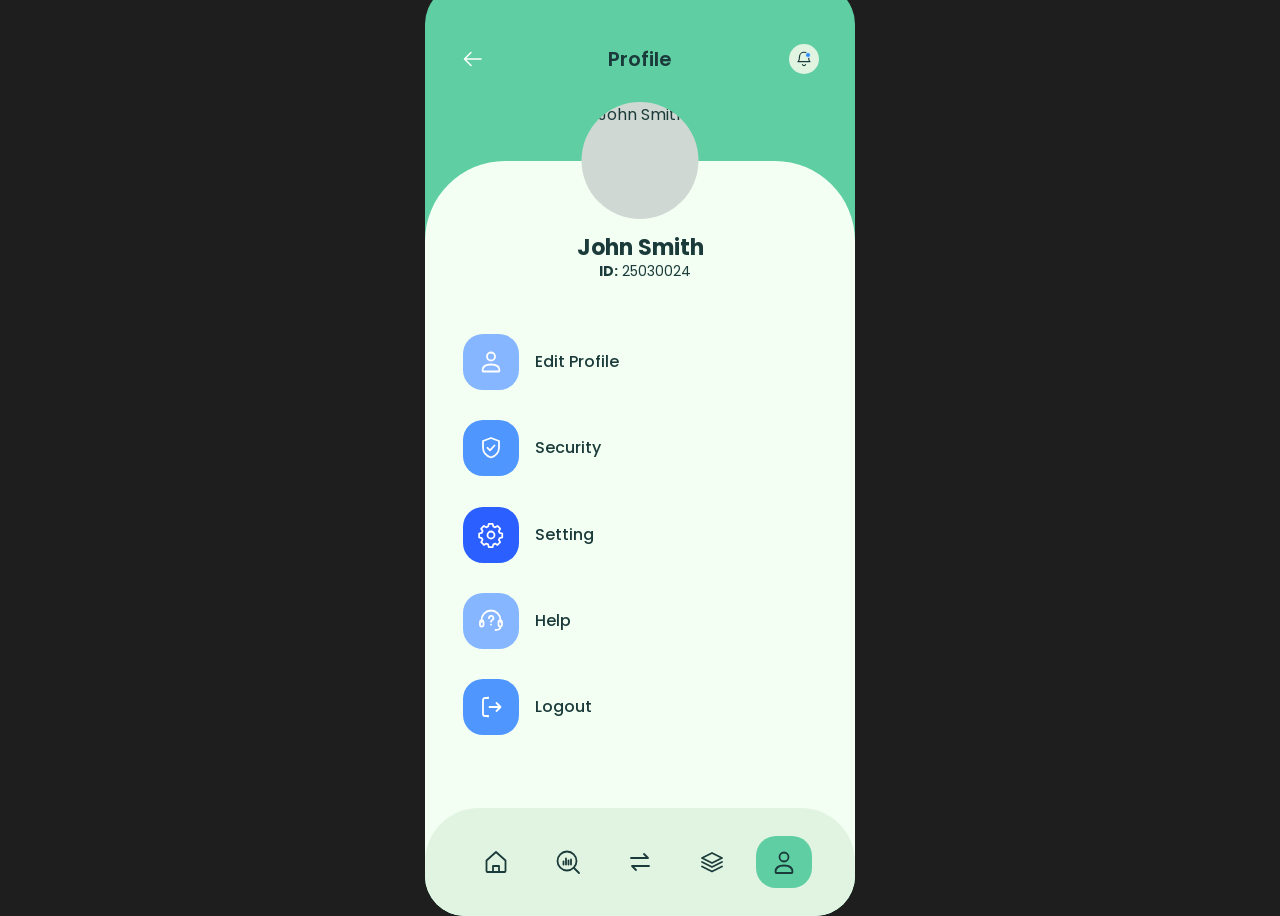
==== prof.html @ 55027039 "первый пуш база" ====
<!DOCTYPE html>
<html lang="ru">
<head>
<meta charset="UTF-8">
<meta name="viewport" content="width=device-width, initial-scale=1, viewport-fit=cover">
<title>Profile</title>
<link rel="preconnect" href="https://fonts.googleapis.com">
<link rel="preconnect" href="https://fonts.gstatic.com" crossorigin>
<link href="https://fonts.googleapis.com/css2?family=Poppins:wght@400;500;600;700&display=swap" rel="stylesheet">
<link rel="stylesheet" href="./css/prof.css">
</head>
<body>
<main class="screen" aria-label="Profile">

  <header class="header">
    <button class="back" id="backBtn" aria-label="Назад">
      <!-- 19 x 16 -->
      <svg width="19" height="16" viewBox="0 0 19 16" fill="none" stroke="#fff" stroke-width="1.5" stroke-linecap="round" stroke-linejoin="round"><path d="M18 8H1.5M8 1.5 1.5 8 8 14.5"/></svg>
    </button>
    <h1 class="title">Profile</h1>
    <button class="bell" id="bellBtn" aria-label="Уведомления">
      <!-- 30 x 30 -->
      <svg width="18" height="18" viewBox="0 0 24 24" fill="none" stroke="#1B3B3A" stroke-width="1.6" stroke-linecap="round" stroke-linejoin="round"><path d="M6 9a6 6 0 1 1 12 0c0 5 2 6.5 2 6.5H4S6 14 6 9Z"/><path d="M10 19.5a2.2 2.2 0 0 0 4 0"/></svg>
      <span class="bell-dot"></span>
    </button>
  </header>

  <section class="sheet">
    <img class="avatar" id="avatar" src="avatar.jpg" alt="John Smith" width="117" height="117">
    <h2 class="name">John Smith</h2>
    <p class="uid"><b>ID:</b> 25030024</p>

    <nav class="menu" aria-label="Profile menu">
      <a class="item" href="#" data-action="edit">
        <span class="ico c1"><svg width="30" height="30" viewBox="0 0 30 30" fill="none" stroke="#fff" stroke-width="1.8" stroke-linecap="round" stroke-linejoin="round"><circle cx="15" cy="9.5" r="4"/><path d="M6.5 23.5c0-3.6 3-6 8.5-6s8.5 2.4 8.5 6c0 .6-.4 1-1 1h-15c-.6 0-1-.4-1-1Z"/></svg></span>
        <span class="label">Edit Profile</span>
      </a>
      <a class="item" href="#" data-action="security">
        <span class="ico c2"><svg width="30" height="30" viewBox="0 0 30 30" fill="none" stroke="#fff" stroke-width="1.8" stroke-linecap="round" stroke-linejoin="round"><path d="M15 5 7 8v6.5c0 5 3.4 8.4 8 10 4.6-1.6 8-5 8-10V8l-8-3Z"/><path d="m11.5 14.8 2.5 2.5 4.5-4.8"/></svg></span>
        <span class="label">Security</span>
      </a>
      <a class="item" href="#" data-action="settings">
        <span class="ico c3"><svg width="30" height="30" viewBox="0 0 30 30" fill="none" stroke="#fff" stroke-width="1.8" stroke-linecap="round" stroke-linejoin="round"><circle cx="15" cy="15" r="3.5"/><path d="M13 4.5h4l.7 2.7 1.8.8 2.4-1.4 2.8 2.8-1.4 2.4.8 1.8 2.7.7v4l-2.7.7-.8 1.8 1.4 2.4-2.8 2.8-2.4-1.4-1.8.8-.7 2.7h-4l-.7-2.7-1.8-.8-2.4 1.4-2.8-2.8 1.4-2.4-.8-1.8-2.7-.7v-4l2.7-.7.8-1.8-1.4-2.4 2.8-2.8 2.4 1.4 1.8-.8.7-2.7Z" transform="translate(0 -.5) scale(.98)"/></svg></span>
        <span class="label">Setting</span>
      </a>
      <a class="item" href="#" data-action="help">
        <span class="ico c4"><svg width="30" height="30" viewBox="0 0 30 30" fill="none" stroke="#fff" stroke-width="1.8" stroke-linecap="round" stroke-linejoin="round"><path d="M5.5 16v-2a9.5 9.5 0 0 1 19 0v2"/><rect x="4" y="14.5" width="3.5" height="6" rx="1.5"/><rect x="22.5" y="14.5" width="3.5" height="6" rx="1.5"/><path d="M13 12.2a2.2 2.2 0 1 1 3 2c-.7.4-1 .9-1 1.6M15 18.6v.1"/><path d="M24.5 20.5c0 2.5-2 3.5-5 3.5"/></svg></span>
        <span class="label">Help</span>
      </a>
      <a class="item" href="#" data-action="logout">
        <span class="ico c5"><svg width="30" height="30" viewBox="0 0 30 30" fill="none" stroke="#fff" stroke-width="1.8" stroke-linecap="round" stroke-linejoin="round"><path d="M12 6H9a2 2 0 0 0-2 2v14a2 2 0 0 0 2 2h3"/><path d="M12 6v-.5M12 24v.5M13.5 15h11M20.5 11l4 4-4 4"/></svg></span>
        <span class="label">Logout</span>
      </a>
    </nav>
  </section>

  <footer class="tabbar" id="tabbar">
    <button class="tab" data-tab="home" aria-label="Home">
      <svg width="28" height="28" viewBox="0 0 28 28" fill="none" stroke="#1B3B3A" stroke-width="1.8" stroke-linecap="round" stroke-linejoin="round"><path d="M4.5 12.5 14 4l9.5 8.5V23a1 1 0 0 1-1 1h-17a1 1 0 0 1-1-1V12.5Z"/><path d="M11 24v-6h6v6"/></svg>
    </button>
    <button class="tab" data-tab="analytics" aria-label="Analytics">
      <svg width="28" height="28" viewBox="0 0 28 28" fill="none" stroke="#1B3B3A" stroke-width="1.8" stroke-linecap="round" stroke-linejoin="round"><circle cx="13" cy="13" r="9.5"/><path d="m20 20 5 5M9.5 16.5v-3M12 16.5v-6M14.5 16.5v-4M17 16.5v-5"/></svg>
    </button>
    <button class="tab" data-tab="transfer" aria-label="Transfer">
      <svg width="28" height="28" viewBox="0 0 28 28" fill="none" stroke="#1B3B3A" stroke-width="1.8" stroke-linecap="round" stroke-linejoin="round"><path d="M5 10h17l-4-4M23 18H6l4 4"/></svg>
    </button>
    <button class="tab" data-tab="cards" aria-label="Cards">
      <svg width="28" height="28" viewBox="0 0 28 28" fill="none" stroke="#1B3B3A" stroke-width="1.8" stroke-linecap="round" stroke-linejoin="round"><path d="m14 5 10 5-10 5-10-5 10-5Z"/><path d="m4 14 10 5 10-5M4 18.5l10 5 10-5"/></svg>
    </button>
    <button class="tab active" data-tab="profile" aria-label="Profile">
      <svg width="28" height="28" viewBox="0 0 28 28" fill="none" stroke="#1B3B3A" stroke-width="1.8" stroke-linecap="round" stroke-linejoin="round"><circle cx="14" cy="9" r="4.5"/><path d="M5.5 24c0-4.2 3.2-6.5 8.5-6.5s8.5 2.3 8.5 6.5c0 .6-.4 1-1 1h-15c-.6 0-1-.4-1-1Z"/></svg>
    </button>
  </footer>

</main>
<script src="./JS/prof.js"></script>
</body>
</html>
---- css/prof.css ----
/* Frame: 430 x 932 (Figma "9.5.0 - A - Profile") */
:root{
  --green:#5FCFA3;        /* header + active tab */
  --sheet:#F3FFF3;        /* white card */
  --tabbar:#E1F4E1;       /* bottom bar */
  --text:#1B3B3A;
  --c1:#85B6FF; --c2:#4F96FF; --c3:#2B5FFF; --c4:#85B6FF; --c5:#4F96FF;
}
*{box-sizing:border-box;margin:0;padding:0}
html,body{height:100%}
body{
  font-family:'Poppins',sans-serif;color:var(--text);
  background:#1e1e1e;display:flex;justify-content:center;align-items:center;
  -webkit-tap-highlight-color:transparent;
}
button{font:inherit;color:inherit;background:none;border:0;cursor:pointer}
a{color:inherit;text-decoration:none}

.screen{
  position:relative;width:430px;height:932px;overflow:hidden;
  background:var(--green);border-radius:40px;
}

/* ---------- Header ---------- */
.header{
  position:absolute;top:0;left:0;right:0;height:150px;
  padding:0 36px 0 38px;
  display:flex;align-items:center;justify-content:space-between;
}
.back{width:19px;height:16px;display:flex;align-items:center;justify-content:center}
.title{
  position:absolute;left:50%;transform:translateX(-50%);
  width:125px;height:22px;text-align:center;
  font-size:20px;line-height:22px;font-weight:600;
}
.bell{
  position:relative;width:30px;height:30px;border-radius:50%;
  background:var(--tabbar);display:flex;align-items:center;justify-content:center;
}
.bell-dot{
  position:absolute;top:8px;right:8px;width:6px;height:6px;border-radius:50%;
  background:#2B8CFF;border:1px solid var(--tabbar);
}

/* ---------- White sheet ---------- */
.sheet{
  position:absolute;left:0;right:0;top:177px;bottom:0;
  background:var(--sheet);border-radius:80px 80px 0 0;
  padding-top:0;
}
.avatar{
  position:absolute;left:50%;top:-59px;transform:translateX(-50%);
  width:117px;height:117px;border-radius:50%;object-fit:cover;
  background:#cfd8d3;
}
.name{
  position:absolute;top:73px;left:0;right:0;text-align:center;
  font-size:22px;line-height:28px;font-weight:700;
}
.uid{
  position:absolute;top:100px;left:50%;transform:translateX(-50%);
  width:82px;height:20px;text-align:center;white-space:nowrap;
  font-size:14px;line-height:20px;font-weight:400;
}
.uid b{font-weight:700}

/* ---------- Menu: 200 x 401 ---------- */
.menu{
  position:absolute;top:173px;left:38px;
  width:200px;height:401px;
  display:flex;flex-direction:column;justify-content:space-between;
}
.item{display:flex;align-items:center;gap:16px;height:56px}
.ico{
  width:56px;height:56px;border-radius:20px;flex:none;
  display:flex;align-items:center;justify-content:center;
}
.c1{background:var(--c1)}.c2{background:var(--c2)}.c3{background:var(--c3)}
.c4{background:var(--c4)}.c5{background:var(--c5)}
.label{font-size:16px;line-height:24px;font-weight:500;white-space:nowrap}
.item:active .ico{transform:scale(.94)}

/* ---------- Bottom bar: 430 x 108 ---------- */
.tabbar{
  position:absolute;left:0;right:0;bottom:0;height:108px;
  background:var(--tabbar);border-radius:54px 54px 40px 40px;
  display:flex;align-items:center;justify-content:center;gap:16px;
}
.tab{
  width:56px;height:52px;border-radius:20px;
  display:flex;align-items:center;justify-content:center;
  transition:background .2s;
}
.tab.active{background:var(--green)}

/* ---------- Mobile: fill the real screen ---------- */
@media (max-width:430px){
  body{display:block;background:var(--green)}
  .screen{width:100%;height:100dvh;border-radius:0}
  .tabbar{border-radius:54px 54px 0 0;padding-bottom:env(safe-area-inset-bottom)}
}
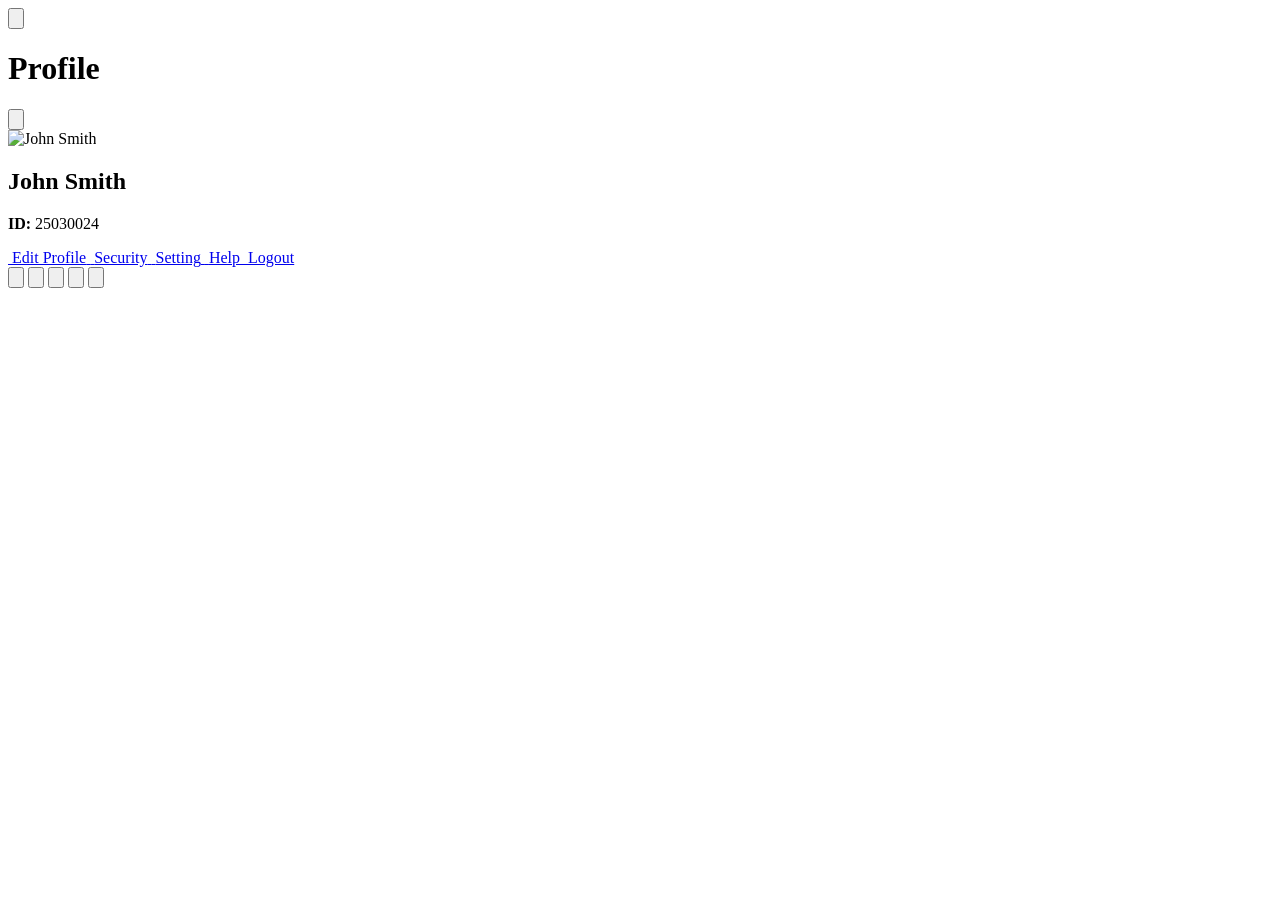
==== commit bd638e36: "подправил" ====
--- a/prof.html
+++ b/prof.html
@@ -7,21 +7,21 @@
 <link rel="preconnect" href="https://fonts.googleapis.com">
 <link rel="preconnect" href="https://fonts.gstatic.com" crossorigin>
 <link href="https://fonts.googleapis.com/css2?family=Poppins:wght@400;500;600;700&display=swap" rel="stylesheet">
-<link rel="stylesheet" href="./css/prof.css">
+<link rel="stylesheet" href="style.css">
 </head>
 <body>
 <main class="screen" aria-label="Profile">
 
   <header class="header">
     <button class="back" id="backBtn" aria-label="Назад">
-      <!-- 19 x 16 -->
-      <svg width="19" height="16" viewBox="0 0 19 16" fill="none" stroke="#fff" stroke-width="1.5" stroke-linecap="round" stroke-linejoin="round"><path d="M18 8H1.5M8 1.5 1.5 8 8 14.5"/></svg>
+      
+      <img src="icons/back.svg" alt="">
     </button>
     <h1 class="title">Profile</h1>
     <button class="bell" id="bellBtn" aria-label="Уведомления">
-      <!-- 30 x 30 -->
-      <svg width="18" height="18" viewBox="0 0 24 24" fill="none" stroke="#1B3B3A" stroke-width="1.6" stroke-linecap="round" stroke-linejoin="round"><path d="M6 9a6 6 0 1 1 12 0c0 5 2 6.5 2 6.5H4S6 14 6 9Z"/><path d="M10 19.5a2.2 2.2 0 0 0 4 0"/></svg>
-      <span class="bell-dot"></span>
+      
+      <img src="icons/bell.svg" alt="">
+      
     </button>
   </header>
 
@@ -32,23 +32,23 @@
 
     <nav class="menu" aria-label="Profile menu">
       <a class="item" href="#" data-action="edit">
-        <span class="ico c1"><svg width="30" height="30" viewBox="0 0 30 30" fill="none" stroke="#fff" stroke-width="1.8" stroke-linecap="round" stroke-linejoin="round"><circle cx="15" cy="9.5" r="4"/><path d="M6.5 23.5c0-3.6 3-6 8.5-6s8.5 2.4 8.5 6c0 .6-.4 1-1 1h-15c-.6 0-1-.4-1-1Z"/></svg></span>
+        <span class="ico c1"><img src="icons/user.svg" alt=""></span>
         <span class="label">Edit Profile</span>
       </a>
       <a class="item" href="#" data-action="security">
-        <span class="ico c2"><svg width="30" height="30" viewBox="0 0 30 30" fill="none" stroke="#fff" stroke-width="1.8" stroke-linecap="round" stroke-linejoin="round"><path d="M15 5 7 8v6.5c0 5 3.4 8.4 8 10 4.6-1.6 8-5 8-10V8l-8-3Z"/><path d="m11.5 14.8 2.5 2.5 4.5-4.8"/></svg></span>
+        <span class="ico c2"><img src="icons/shield.svg" alt=""></span>
         <span class="label">Security</span>
       </a>
       <a class="item" href="#" data-action="settings">
-        <span class="ico c3"><svg width="30" height="30" viewBox="0 0 30 30" fill="none" stroke="#fff" stroke-width="1.8" stroke-linecap="round" stroke-linejoin="round"><circle cx="15" cy="15" r="3.5"/><path d="M13 4.5h4l.7 2.7 1.8.8 2.4-1.4 2.8 2.8-1.4 2.4.8 1.8 2.7.7v4l-2.7.7-.8 1.8 1.4 2.4-2.8 2.8-2.4-1.4-1.8.8-.7 2.7h-4l-.7-2.7-1.8-.8-2.4 1.4-2.8-2.8 1.4-2.4-.8-1.8-2.7-.7v-4l2.7-.7.8-1.8-1.4-2.4 2.8-2.8 2.4 1.4 1.8-.8.7-2.7Z" transform="translate(0 -.5) scale(.98)"/></svg></span>
+        <span class="ico c3"><img src="icons/settings.svg" alt=""></span>
         <span class="label">Setting</span>
       </a>
       <a class="item" href="#" data-action="help">
-        <span class="ico c4"><svg width="30" height="30" viewBox="0 0 30 30" fill="none" stroke="#fff" stroke-width="1.8" stroke-linecap="round" stroke-linejoin="round"><path d="M5.5 16v-2a9.5 9.5 0 0 1 19 0v2"/><rect x="4" y="14.5" width="3.5" height="6" rx="1.5"/><rect x="22.5" y="14.5" width="3.5" height="6" rx="1.5"/><path d="M13 12.2a2.2 2.2 0 1 1 3 2c-.7.4-1 .9-1 1.6M15 18.6v.1"/><path d="M24.5 20.5c0 2.5-2 3.5-5 3.5"/></svg></span>
+        <span class="ico c4"><img src="icons/help.svg" alt=""></span>
         <span class="label">Help</span>
       </a>
       <a class="item" href="#" data-action="logout">
-        <span class="ico c5"><svg width="30" height="30" viewBox="0 0 30 30" fill="none" stroke="#fff" stroke-width="1.8" stroke-linecap="round" stroke-linejoin="round"><path d="M12 6H9a2 2 0 0 0-2 2v14a2 2 0 0 0 2 2h3"/><path d="M12 6v-.5M12 24v.5M13.5 15h11M20.5 11l4 4-4 4"/></svg></span>
+        <span class="ico c5"><img src="icons/logout.svg" alt=""></span>
         <span class="label">Logout</span>
       </a>
     </nav>
@@ -56,23 +56,23 @@
 
   <footer class="tabbar" id="tabbar">
     <button class="tab" data-tab="home" aria-label="Home">
-      <svg width="28" height="28" viewBox="0 0 28 28" fill="none" stroke="#1B3B3A" stroke-width="1.8" stroke-linecap="round" stroke-linejoin="round"><path d="M4.5 12.5 14 4l9.5 8.5V23a1 1 0 0 1-1 1h-17a1 1 0 0 1-1-1V12.5Z"/><path d="M11 24v-6h6v6"/></svg>
+      <img src="icons/home.svg" alt="">
     </button>
     <button class="tab" data-tab="analytics" aria-label="Analytics">
-      <svg width="28" height="28" viewBox="0 0 28 28" fill="none" stroke="#1B3B3A" stroke-width="1.8" stroke-linecap="round" stroke-linejoin="round"><circle cx="13" cy="13" r="9.5"/><path d="m20 20 5 5M9.5 16.5v-3M12 16.5v-6M14.5 16.5v-4M17 16.5v-5"/></svg>
+      <img src="icons/analytics.svg" alt="">
     </button>
     <button class="tab" data-tab="transfer" aria-label="Transfer">
-      <svg width="28" height="28" viewBox="0 0 28 28" fill="none" stroke="#1B3B3A" stroke-width="1.8" stroke-linecap="round" stroke-linejoin="round"><path d="M5 10h17l-4-4M23 18H6l4 4"/></svg>
+      <img src="icons/transfer.svg" alt="">
     </button>
     <button class="tab" data-tab="cards" aria-label="Cards">
-      <svg width="28" height="28" viewBox="0 0 28 28" fill="none" stroke="#1B3B3A" stroke-width="1.8" stroke-linecap="round" stroke-linejoin="round"><path d="m14 5 10 5-10 5-10-5 10-5Z"/><path d="m4 14 10 5 10-5M4 18.5l10 5 10-5"/></svg>
+      <img src="icons/cards.svg" alt="">
     </button>
     <button class="tab active" data-tab="profile" aria-label="Profile">
-      <svg width="28" height="28" viewBox="0 0 28 28" fill="none" stroke="#1B3B3A" stroke-width="1.8" stroke-linecap="round" stroke-linejoin="round"><circle cx="14" cy="9" r="4.5"/><path d="M5.5 24c0-4.2 3.2-6.5 8.5-6.5s8.5 2.3 8.5 6.5c0 .6-.4 1-1 1h-15c-.6 0-1-.4-1-1Z"/></svg>
+      <img src="icons/profile.svg" alt="">
     </button>
   </footer>
 
 </main>
-<script src="./JS/prof.js"></script>
+<script src="script.js"></script>
 </body>
 </html>
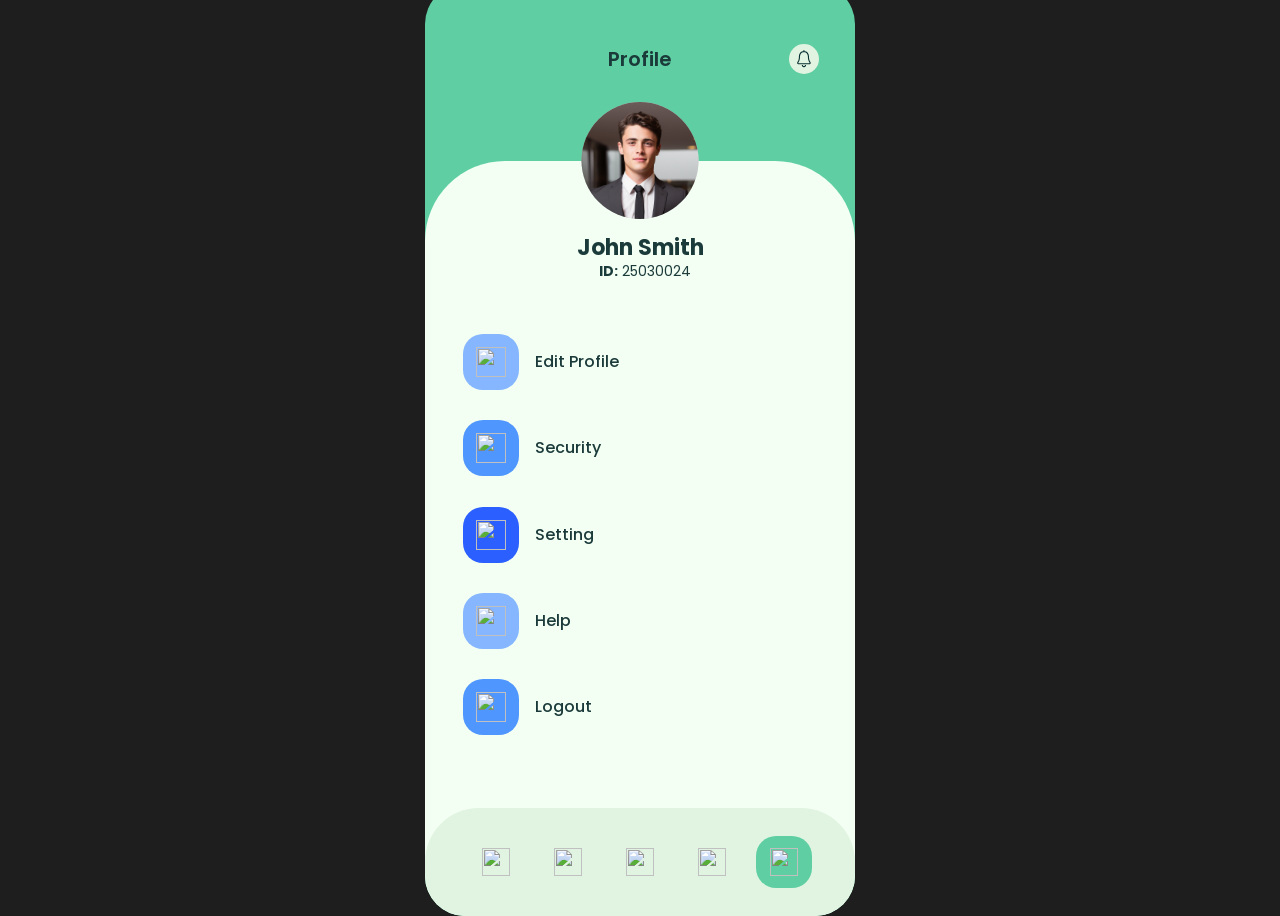
==== commit 6211c7ae: "добавил фото и иконки" ====
--- a/prof.html
+++ b/prof.html
@@ -7,7 +7,7 @@
 <link rel="preconnect" href="https://fonts.googleapis.com">
 <link rel="preconnect" href="https://fonts.gstatic.com" crossorigin>
 <link href="https://fonts.googleapis.com/css2?family=Poppins:wght@400;500;600;700&display=swap" rel="stylesheet">
-<link rel="stylesheet" href="style.css">
+<link rel="stylesheet" href="./css/prof.css">
 </head>
 <body>
 <main class="screen" aria-label="Profile">
@@ -20,13 +20,15 @@
     <h1 class="title">Profile</h1>
     <button class="bell" id="bellBtn" aria-label="Уведомления">
       
-      <img src="icons/bell.svg" alt="">
+      <img src="./public/images/profile/icons/bell.svg" alt="">
       
     </button>
   </header>
 
   <section class="sheet">
-    <img class="avatar" id="avatar" src="avatar.jpg" alt="John Smith" width="117" height="117">
+    <div class="avatar">
+  <img id="avatar" src="public/images/profile/avatar.jpg" alt="John Smith">
+</div>
     <h2 class="name">John Smith</h2>
     <p class="uid"><b>ID:</b> 25030024</p>
 
@@ -73,6 +75,6 @@
   </footer>
 
 </main>
-<script src="script.js"></script>
+<script src="./JS/prof.js"></script>
 </body>
 </html>
--- a/css/prof.css
+++ b/css/prof.css
@@ -0,0 +1,114 @@
+/* Frame: 430 x 932 (Figma "9.5.0 - A - Profile") */
+:root{
+  --green:#5FCFA3;        /* header + active tab */
+  --sheet:#F3FFF3;        /* white card */
+  --tabbar:#E1F4E1;       /* bottom bar */
+  --text:#1B3B3A;
+  --c1:#85B6FF; --c2:#4F96FF; --c3:#2B5FFF; --c4:#85B6FF; --c5:#4F96FF;
+}
+*{box-sizing:border-box;margin:0;padding:0}
+html,body{height:100%}
+body{
+  font-family:'Poppins',sans-serif;color:var(--text);
+  background:#1e1e1e;display:flex;justify-content:center;align-items:center;
+  -webkit-tap-highlight-color:transparent;
+}
+button{font:inherit;color:inherit;background:none;border:0;cursor:pointer}
+a{color:inherit;text-decoration:none}
+
+.screen{
+  position:relative;width:430px;height:932px;overflow:hidden;
+  background:var(--green);border-radius:40px;
+}
+
+/* ---------- Header ---------- */
+.header{
+  position:absolute;top:0;left:0;right:0;height:150px;
+  padding:0 36px 0 38px;
+  display:flex;align-items:center;justify-content:space-between;
+}
+.back{width:19px;height:16px;display:flex;align-items:center;justify-content:center}
+.title{
+  position:absolute;left:50%;transform:translateX(-50%);
+  width:125px;height:22px;text-align:center;
+  font-size:20px;line-height:22px;font-weight:600;
+}
+.bell{
+  position:relative;width:30px;height:30px;border-radius:50%;
+  background:var(--tabbar);display:flex;align-items:center;justify-content:center;
+}
+
+/* ---------- White sheet ---------- */
+.sheet{
+  position:absolute;left:0;right:0;top:177px;bottom:0;
+  background:var(--sheet);border-radius:80px 80px 0 0;
+  padding-top:0;
+}
+.avatar{
+  position:absolute;left:50%;top:-59px;transform:translateX(-50%);
+  width:117px;height:117px;border-radius:50%;object-fit:cover;
+  background:#cfd8d3;
+}
+.name{
+  position:absolute;top:73px;left:0;right:0;text-align:center;
+  font-size:22px;line-height:28px;font-weight:700;
+}
+.uid{
+  position:absolute;top:100px;left:50%;transform:translateX(-50%);
+  width:82px;height:20px;text-align:center;white-space:nowrap;
+  font-size:14px;line-height:20px;font-weight:400;
+}
+.uid b{font-weight:700}
+
+/* ---------- Menu: 200 x 401 ---------- */
+.menu{
+  position:absolute;top:173px;left:38px;
+  width:200px;height:401px;
+  display:flex;flex-direction:column;justify-content:space-between;
+}
+.item{display:flex;align-items:center;gap:16px;height:56px}
+.ico{
+  width:56px;height:56px;border-radius:20px;flex:none;
+  display:flex;align-items:center;justify-content:center;
+}
+.c1{background:var(--c1)}.c2{background:var(--c2)}.c3{background:var(--c3)}
+.c4{background:var(--c4)}.c5{background:var(--c5)}
+.label{font-size:16px;line-height:24px;font-weight:500;white-space:nowrap}
+.item:active .ico{transform:scale(.94)}
+
+/* ---------- Bottom bar: 430 x 108 ---------- */
+.tabbar{
+  position:absolute;left:0;right:0;bottom:0;height:108px;
+  background:var(--tabbar);border-radius:54px 54px 40px 40px;
+  display:flex;align-items:center;justify-content:center;gap:16px;
+}
+.tab{
+  width:56px;height:52px;border-radius:20px;
+  display:flex;align-items:center;justify-content:center;
+  transition:background .2s;
+}
+.tab.active{background:var(--green)}
+
+/* ---------- Mobile: fill the real screen ---------- */
+@media (max-width:430px){
+  body{display:block;background:var(--green)}
+  .screen{width:100%;height:100dvh;border-radius:0}
+  .tabbar{border-radius:54px 54px 0 0;padding-bottom:env(safe-area-inset-bottom)}
+}
+
+/* ---------- Icons (files in /icons) ---------- */
+.back img{width:19px;height:16px;display:block}
+.bell img{width:18px;height:18px;display:block}
+.ico img{width:30px;height:30px;display:block}
+.tab img{width:28px;height:28px;display:block}
+.avatar{
+  overflow:hidden;
+}
+.avatar img{
+  position:absolute;
+  width:168%;
+  left:-34%;
+  top:0;
+  max-width:none;
+  display:block;
+}
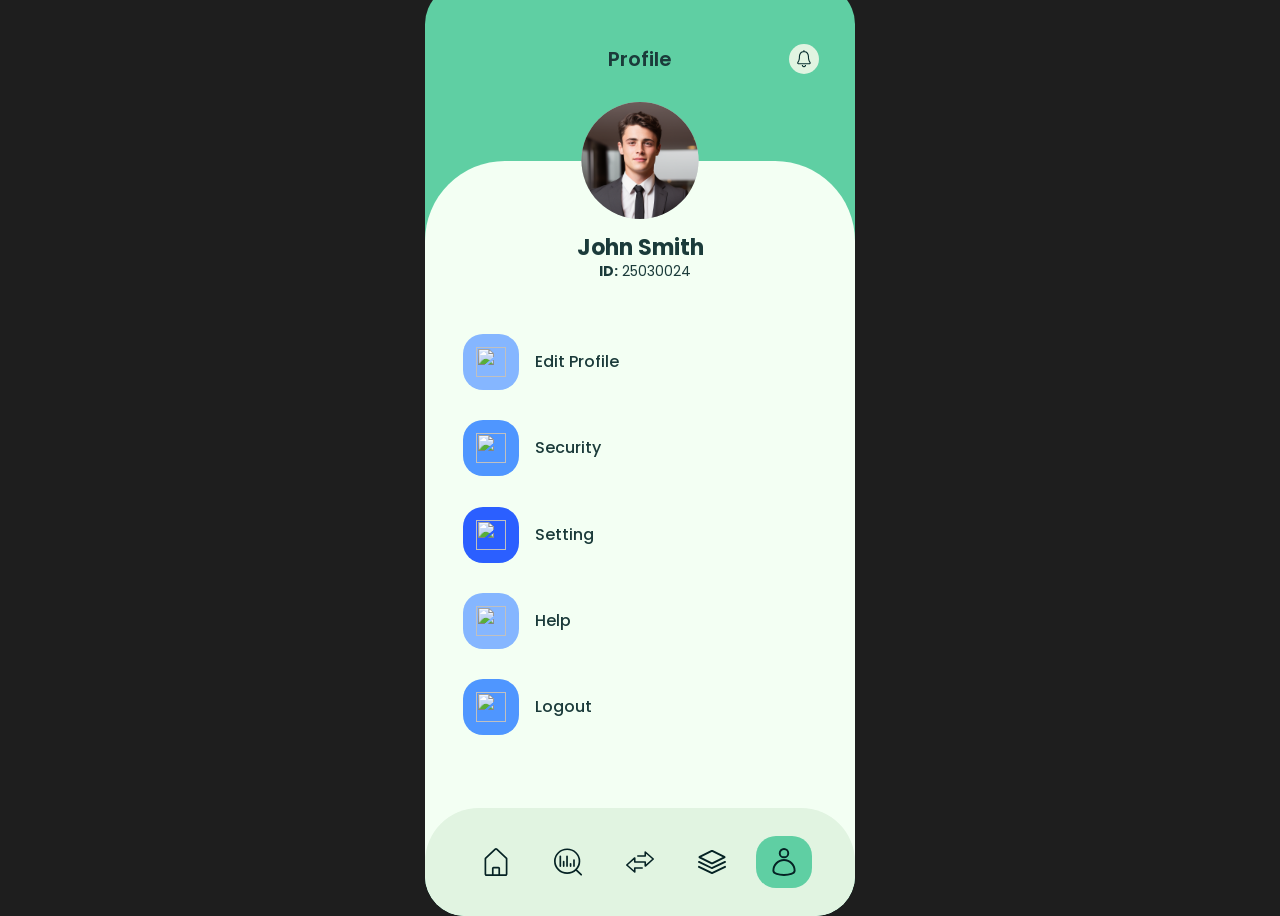
==== commit e5531690: "залил результат" ====
--- a/prof.html
+++ b/prof.html
@@ -15,7 +15,7 @@
   <header class="header">
     <button class="back" id="backBtn" aria-label="Назад">
       
-      <img src="icons/back.svg" alt="">
+      <img src="./public/images/profile/icons/back.svg" alt="">
     </button>
     <h1 class="title">Profile</h1>
     <button class="bell" id="bellBtn" aria-label="Уведомления">
@@ -34,23 +34,23 @@
 
     <nav class="menu" aria-label="Profile menu">
       <a class="item" href="#" data-action="edit">
-        <span class="ico c1"><img src="icons/user.svg" alt=""></span>
+        <span class="ico c1"><img src="./public/images/profile/icons/user.svg" alt=""></span>
         <span class="label">Edit Profile</span>
       </a>
       <a class="item" href="#" data-action="security">
-        <span class="ico c2"><img src="icons/shield.svg" alt=""></span>
+        <span class="ico c2"><img src="./public/images/profile/icons/shield.svg" alt=""></span>
         <span class="label">Security</span>
       </a>
       <a class="item" href="#" data-action="settings">
-        <span class="ico c3"><img src="icons/settings.svg" alt=""></span>
+        <span class="ico c3"><img src="./public/images/profile/icons/settings.svg" alt=""></span>
         <span class="label">Setting</span>
       </a>
       <a class="item" href="#" data-action="help">
-        <span class="ico c4"><img src="icons/help.svg" alt=""></span>
+        <span class="ico c4"><img src="./public/images/profile/icons/help.svg" alt=""></span>
         <span class="label">Help</span>
       </a>
       <a class="item" href="#" data-action="logout">
-        <span class="ico c5"><img src="icons/logout.svg" alt=""></span>
+        <span class="ico c5"><img src="./public/images/profile/icons/logout.svg" alt=""></span>
         <span class="label">Logout</span>
       </a>
     </nav>
@@ -58,19 +58,19 @@
 
   <footer class="tabbar" id="tabbar">
     <button class="tab" data-tab="home" aria-label="Home">
-      <img src="icons/home.svg" alt="">
+      <img src="./public/icons/Vector-7.svg" alt="">
     </button>
     <button class="tab" data-tab="analytics" aria-label="Analytics">
-      <img src="icons/analytics.svg" alt="">
+      <img src="./public/icons/Vector-8.svg" alt="">
     </button>
     <button class="tab" data-tab="transfer" aria-label="Transfer">
-      <img src="icons/transfer.svg" alt="">
+      <img src="./public/icons/Vector-9.svg" alt="">
     </button>
     <button class="tab" data-tab="cards" aria-label="Cards">
-      <img src="icons/cards.svg" alt="">
+      <img src="./public/icons/Vector-10.svg" alt="">
     </button>
     <button class="tab active" data-tab="profile" aria-label="Profile">
-      <img src="icons/profile.svg" alt="">
+      <img src="./public/icons/Vector-11.svg" alt="">
     </button>
   </footer>
 
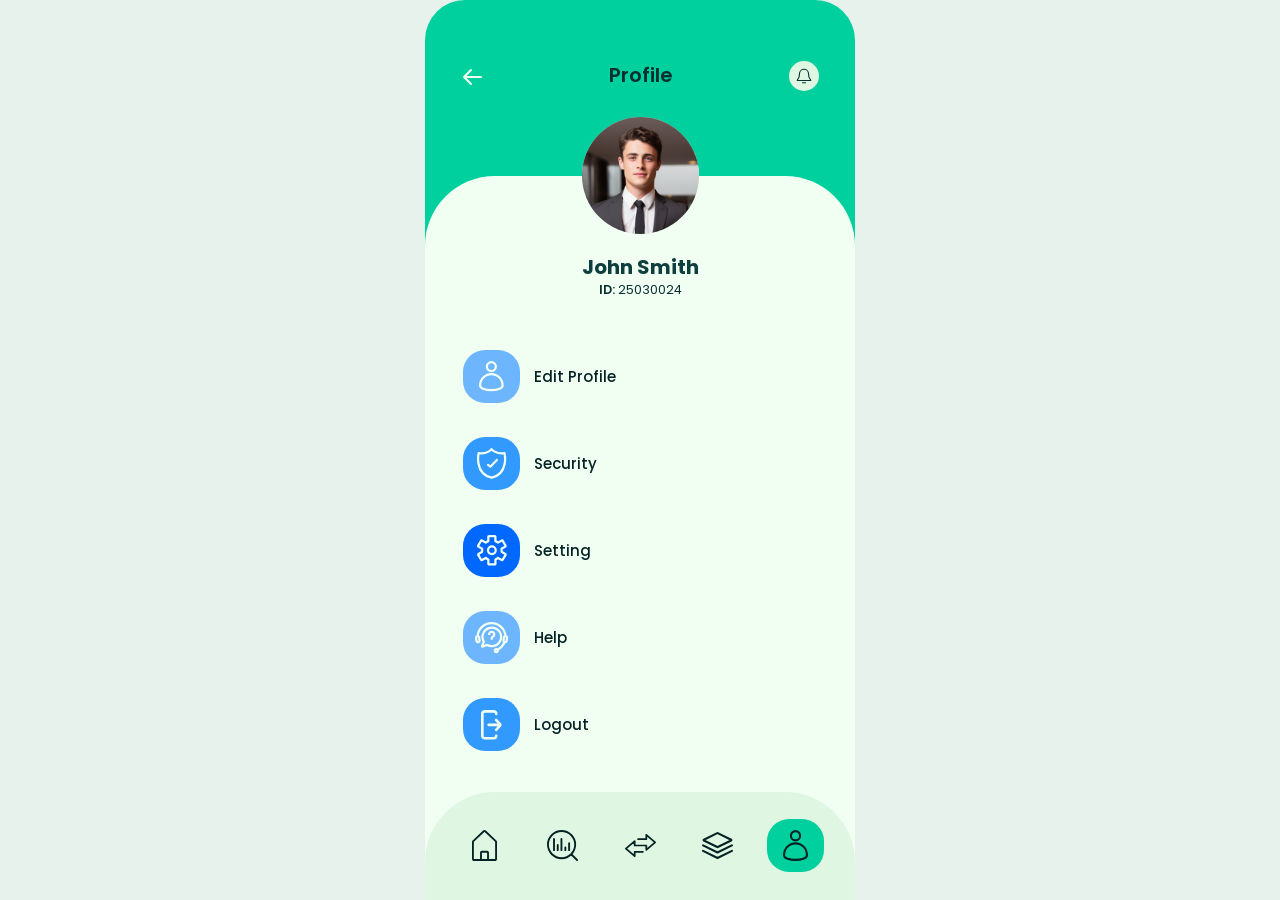
==== commit 2988af51: "Rebuild Profile page to match the mockup - Add the five menu icons the page referenced - Bottom navi" ====
--- a/prof.html
+++ b/prof.html
@@ -1,80 +1,146 @@
-<!DOCTYPE html>
-<html lang="ru">
+<!doctype html>
+<html lang="en">
 <head>
-<meta charset="UTF-8">
-<meta name="viewport" content="width=device-width, initial-scale=1, viewport-fit=cover">
-<title>Profile</title>
-<link rel="preconnect" href="https://fonts.googleapis.com">
-<link rel="preconnect" href="https://fonts.gstatic.com" crossorigin>
-<link href="https://fonts.googleapis.com/css2?family=Poppins:wght@400;500;600;700&display=swap" rel="stylesheet">
-<link rel="stylesheet" href="./css/prof.css">
+  <meta charset="utf-8">
+  <meta name="viewport" content="width=device-width, initial-scale=1">
+  <meta name="theme-color" content="#00D09E">
+  <title>Profile — Finance Dashboard</title>
+  <link rel="preconnect" href="https://fonts.googleapis.com">
+  <link rel="preconnect" href="https://fonts.gstatic.com" crossorigin>
+  <link href="https://fonts.googleapis.com/css2?family=Poppins:wght@400;500;600;700&display=swap" rel="stylesheet">
+  <link rel="stylesheet" href="css/shared.css">
+  <link rel="stylesheet" href="css/prof.css">
+  <script src="JS/shared.js" defer></script>
+  <script src="JS/prof.js" defer></script>
 </head>
 <body>
-<main class="screen" aria-label="Profile">
+  <div class="page">
+    <header class="page-header prof-header">
+      <div class="topbar">
+        <a class="back-link" href="index.html" aria-label="Back">
+          <svg viewBox="0 0 19 16" width="19" height="16" aria-hidden="true"><path d="M18 8H1m0 0 7-7M1 8l7 7" fill="none" stroke="currentColor" stroke-width="2" stroke-linecap="round" stroke-linejoin="round"/></svg>
+        </a>
+        <h1>Profile</h1>
+        <div class="popover-anchor">
+          <button class="notification" type="button" aria-label="Notifications" aria-expanded="false" aria-controls="notification-panel" data-popover-trigger="notification-panel">
+            <svg viewBox="0 0 24 24" aria-hidden="true"><path d="M18 9a6 6 0 0 0-12 0c0 7-3 7-3 9h18c0-2-3-2-3-9M10 21h4" fill="none" stroke="currentColor" stroke-width="1.5" stroke-linecap="round" stroke-linejoin="round"/></svg>
+          </button>
+          <section class="popover notification-panel" id="notification-panel" role="dialog" aria-labelledby="notification-title" hidden>
+            <div class="popover-head">
+              <h2 id="notification-title">Notifications</h2>
+              <button class="popover-close" type="button" data-popover-close aria-label="Close notifications">&times;</button>
+            </div>
+            <p class="empty-state" id="notification-text"><strong>You’re all caught up.</strong> There are no new notifications for this demo account.</p>
+          </section>
+        </div>
+      </div>
+    </header>
 
-  <header class="header">
-    <button class="back" id="backBtn" aria-label="Назад">
-      
-      <img src="./public/images/profile/icons/back.svg" alt="">
-    </button>
-    <h1 class="title">Profile</h1>
-    <button class="bell" id="bellBtn" aria-label="Уведомления">
-      
-      <img src="./public/images/profile/icons/bell.svg" alt="">
-      
-    </button>
-  </header>
+    <main class="panel prof-panel">
+      <div class="avatar">
+        <img src="public/images/profile/avatar.jpg" alt="Profile photo" width="117" height="117">
+      </div>
+      <h2 class="profile-name" id="profile-name">John Smith</h2>
+      <p class="profile-id"><b>ID:</b> 25030024</p>
 
-  <section class="sheet">
-    <div class="avatar">
-  <img id="avatar" src="public/images/profile/avatar.jpg" alt="John Smith">
-</div>
-    <h2 class="name">John Smith</h2>
-    <p class="uid"><b>ID:</b> 25030024</p>
+      <ul class="profile-menu" aria-label="Profile options">
+        <li><button class="menu-item" type="button" data-dialog="edit-dialog"><span class="menu-icon menu-icon--light"><img src="public/images/profile/icons/user.svg" alt="" width="25" height="31"></span><span class="menu-label">Edit Profile</span></button></li>
+        <li><button class="menu-item" type="button" data-dialog="security-dialog"><span class="menu-icon menu-icon--medium"><img src="public/images/profile/icons/shield.svg" alt="" width="30" height="31"></span><span class="menu-label">Security</span></button></li>
+        <li><button class="menu-item" type="button" data-dialog="settings-dialog"><span class="menu-icon menu-icon--deep"><img src="public/images/profile/icons/settings.svg" alt="" width="30" height="31"></span><span class="menu-label">Setting</span></button></li>
+        <li><button class="menu-item" type="button" data-dialog="help-dialog"><span class="menu-icon menu-icon--light"><img src="public/images/profile/icons/help.svg" alt="" width="34" height="32"></span><span class="menu-label">Help</span></button></li>
+        <li><button class="menu-item" type="button" data-dialog="logout-dialog"><span class="menu-icon menu-icon--medium"><img src="public/images/profile/icons/logout.svg" alt="" width="21" height="30"></span><span class="menu-label">Logout</span></button></li>
+      </ul>
+    </main>
 
-    <nav class="menu" aria-label="Profile menu">
-      <a class="item" href="#" data-action="edit">
-        <span class="ico c1"><img src="./public/images/profile/icons/user.svg" alt=""></span>
-        <span class="label">Edit Profile</span>
-      </a>
-      <a class="item" href="#" data-action="security">
-        <span class="ico c2"><img src="./public/images/profile/icons/shield.svg" alt=""></span>
-        <span class="label">Security</span>
-      </a>
-      <a class="item" href="#" data-action="settings">
-        <span class="ico c3"><img src="./public/images/profile/icons/settings.svg" alt=""></span>
-        <span class="label">Setting</span>
-      </a>
-      <a class="item" href="#" data-action="help">
-        <span class="ico c4"><img src="./public/images/profile/icons/help.svg" alt=""></span>
-        <span class="label">Help</span>
-      </a>
-      <a class="item" href="#" data-action="logout">
-        <span class="ico c5"><img src="./public/images/profile/icons/logout.svg" alt=""></span>
-        <span class="label">Logout</span>
-      </a>
+    <nav class="bottom-nav" aria-label="Main navigation">
+      <a href="index.html" class="nav-item" aria-label="Home"><img src="public/icons/Vector-7.svg" alt="" width="31" height="31"></a>
+      <a href="daily.html" class="nav-item" aria-label="Analysis"><img src="public/icons/Vector-8.svg" alt="" width="31" height="31"></a>
+      <a href="tranact.html" class="nav-item" aria-label="Transactions"><img src="public/icons/Vector-9.svg" alt="" width="31" height="31"></a>
+      <a href="categ.html" class="nav-item" aria-label="Categories"><img src="public/icons/Vector-10.svg" alt="" width="31" height="31"></a>
+      <a href="prof.html" class="nav-item nav-item--active" aria-label="Profile" aria-current="page"><img src="public/icons/Vector-11.svg" alt="" width="31" height="31"></a>
     </nav>
-  </section>
 
-  <footer class="tabbar" id="tabbar">
-    <button class="tab" data-tab="home" aria-label="Home">
-      <img src="./public/icons/Vector-7.svg" alt="">
-    </button>
-    <button class="tab" data-tab="analytics" aria-label="Analytics">
-      <img src="./public/icons/Vector-8.svg" alt="">
-    </button>
-    <button class="tab" data-tab="transfer" aria-label="Transfer">
-      <img src="./public/icons/Vector-9.svg" alt="">
-    </button>
-    <button class="tab" data-tab="cards" aria-label="Cards">
-      <img src="./public/icons/Vector-10.svg" alt="">
-    </button>
-    <button class="tab active" data-tab="profile" aria-label="Profile">
-      <img src="./public/icons/Vector-11.svg" alt="">
-    </button>
-  </footer>
+    <!-- Edit Profile -->
+    <dialog class="modal" id="edit-dialog" aria-labelledby="edit-title">
+      <form class="edit-form" novalidate>
+        <div class="popover-head">
+          <h2 id="edit-title">Edit Profile</h2>
+          <button class="popover-close" type="button" data-dialog-close aria-label="Close edit profile">&times;</button>
+        </div>
+        <label class="field-label" for="edit-name">Display name</label>
+        <input class="field" id="edit-name" type="text" maxlength="24" autocomplete="off" required aria-describedby="edit-error">
+        <p class="form-error" id="edit-error" role="alert"></p>
+        <p class="popover-note">Saved in this browser only.</p>
+        <div class="popover-actions">
+          <button type="button" class="btn btn-ghost" data-dialog-close>Cancel</button>
+          <button type="submit" class="btn btn-primary">Save</button>
+        </div>
+      </form>
+    </dialog>
 
-</main>
-<script src="./JS/prof.js"></script>
+    <!-- Security -->
+    <dialog class="modal" id="security-dialog" aria-labelledby="security-title">
+      <div class="popover-head">
+        <h2 id="security-title">Security</h2>
+        <button class="popover-close" type="button" data-dialog-close aria-label="Close security">&times;</button>
+      </div>
+      <p class="empty-state"><strong>No security settings in this demo.</strong> This dashboard isn’t connected to a bank account, so there is no password, PIN or login to manage here.</p>
+      <div class="popover-actions">
+        <button type="button" class="btn btn-primary" data-dialog-close>OK</button>
+      </div>
+    </dialog>
+
+    <!-- Setting -->
+    <dialog class="modal" id="settings-dialog" aria-labelledby="settings-title">
+      <form class="settings-form" novalidate>
+        <div class="popover-head">
+          <h2 id="settings-title">Setting</h2>
+          <button class="popover-close" type="button" data-dialog-close aria-label="Close settings">&times;</button>
+        </div>
+        <label class="toggle">
+          <input type="checkbox" id="setting-notifications">
+          <span class="toggle-text">Notifications<small>Show demo reminders under the bell</small></span>
+          <span class="toggle-switch" aria-hidden="true"></span>
+        </label>
+        <p class="popover-note">Saved in this browser only.</p>
+        <div class="popover-actions">
+          <button type="button" class="btn btn-ghost" data-dialog-close>Cancel</button>
+          <button type="submit" class="btn btn-primary">Save</button>
+        </div>
+      </form>
+    </dialog>
+
+    <!-- Help -->
+    <dialog class="modal" id="help-dialog" aria-labelledby="help-title">
+      <div class="popover-head">
+        <h2 id="help-title">Help</h2>
+        <button class="popover-close" type="button" data-dialog-close aria-label="Close help">&times;</button>
+      </div>
+      <ul class="help-list">
+        <li><b>Analysis</b> — switch Daily / Weekly / Monthly / Year to change the chart.</li>
+        <li><b>Transactions</b> — tap Income or Expense to filter, or use the calendar.</li>
+        <li><b>Categories</b> — tap a category to see its spending; “More” adds your own.</li>
+        <li>All figures are demo data, not real bank records.</li>
+      </ul>
+      <div class="popover-actions">
+        <button type="button" class="btn btn-primary" data-dialog-close>Got it</button>
+      </div>
+    </dialog>
+
+    <!-- Logout -->
+    <dialog class="modal" id="logout-dialog" aria-labelledby="logout-title">
+      <div class="popover-head">
+        <h2 id="logout-title">Logout</h2>
+        <button class="popover-close" type="button" data-dialog-close aria-label="Cancel logout">&times;</button>
+      </div>
+      <p class="empty-state">End the demo session? Your saved name, settings and custom categories will be cleared from this browser and you’ll return to Home.</p>
+      <div class="popover-actions">
+        <button type="button" class="btn btn-ghost" data-dialog-close>Cancel</button>
+        <button type="button" class="btn btn-primary" id="logout-confirm">Logout</button>
+      </div>
+    </dialog>
+
+    <div class="toast" role="status" aria-live="polite" hidden></div>
+  </div>
 </body>
 </html>
--- a/css/shared.css
+++ b/css/shared.css
@@ -0,0 +1,307 @@
+/* shared.css — base, header, bottom navigation, popovers and dialogs shared by tranact.html and categ.html */
+:root {
+  --main-green: #00D09E;
+  --panel-green: #F1FFF3;
+  --light-green: #DFF7E2;
+  --white: #FFFFFF;
+  --ink: #052224;
+  --icon-ink: #093030;
+  --blue: #0068FF;
+  --medium-blue: #3299FF;
+  --light-blue: #6DB6FE;
+  --frame-width: 430px;
+  --content-width: 357px;
+  --ease-out: cubic-bezier(.22, .8, .3, 1);
+}
+
+* { box-sizing: border-box; }
+html { background: #e8f2ed; }
+body {
+  margin: 0;
+  color: var(--ink);
+  font-family: "Poppins", sans-serif;
+  -webkit-font-smoothing: antialiased;
+}
+button, a { -webkit-tap-highlight-color: transparent; }
+button, input { font: inherit; color: inherit; }
+h1, h2, h3, p { margin: 0; }
+
+.sr-only {
+  position: absolute;
+  width: 1px;
+  height: 1px;
+  margin: -1px;
+  padding: 0;
+  overflow: hidden;
+  clip: rect(0 0 0 0);
+  white-space: nowrap;
+  border: 0;
+}
+
+.page {
+  position: relative;
+  max-width: var(--frame-width);
+  min-height: 100vh;
+  margin: 0 auto;
+  background: var(--main-green);
+  overflow-x: clip;
+}
+@media (min-width: 431px) {
+  .page { border-radius: 40px 40px 0 0; }
+}
+
+/* Light panel below the green header (radius matches the other pages) */
+.panel {
+  position: relative;
+  z-index: 1;
+  /* Figma content column is x 37–394 (centring 357px in 430px would give 36.5) */
+  padding-left: max(16px, calc((100% - var(--content-width)) / 2 + .5px));
+  padding-right: max(16px, calc((100% - var(--content-width)) / 2 - .5px));
+  padding-bottom: 140px;
+  background: var(--panel-green);
+  border-radius: 70px 70px 0 0;
+}
+
+/* ---------- Top bar: back · title · notifications ---------- */
+.page-header { position: relative; z-index: 2; padding-top: 61px; }
+.topbar {
+  display: grid;
+  grid-template-columns: 19px 1fr 30px;
+  column-gap: 26px;
+  align-items: center;
+  height: 30px;
+  margin: 0 36px 0 38px;
+}
+.back-link {
+  position: relative;
+  display: grid;
+  place-items: center;
+  width: 19px;
+  height: 16px;
+  color: var(--panel-green);
+  border-radius: 6px;
+  top: 1px; /* Figma: arrow at y 69 */
+}
+.back-link::after { content: ""; position: absolute; inset: -14px; }
+.back-link svg { display: block; overflow: visible; }
+.topbar h1 {
+  color: var(--icon-ink);
+  font-size: 20px;
+  font-weight: 600;
+  line-height: 22px;
+  text-align: center;
+  text-transform: capitalize;
+}
+.notification {
+  width: 30px;
+  height: 30px;
+  padding: 0;
+  border: 0;
+  display: grid;
+  place-items: center;
+  border-radius: 25.7px;
+  background: var(--light-green);
+  color: var(--icon-ink);
+  cursor: pointer;
+}
+.notification svg { width: 18px; height: 18px; } /* same glyph size as Home */
+
+/* ---------- Bottom navigation (same geometry as the Home page) ---------- */
+.bottom-nav {
+  position: fixed;
+  z-index: 20;
+  left: 50%;
+  bottom: 0;
+  width: min(var(--frame-width), 100%);
+  height: 108px;
+  padding: 18px 44px 19px;
+  transform: translateX(-50%);
+  display: flex;
+  align-items: center;
+  justify-content: space-between;
+  background: var(--light-green);
+  border-radius: 70px 70px 0 0;
+}
+.nav-item {
+  position: relative;
+  isolation: isolate;
+  display: grid;
+  place-items: center;
+  width: 31px;
+  height: 44px;
+  border-radius: 22px;
+}
+.nav-item::after { content: ""; position: absolute; inset: 0 -12px; }
+.nav-item img { display: block; width: 31px; height: 31px; object-fit: contain; }
+.nav-item--active::before {
+  content: "";
+  position: absolute;
+  z-index: -1;
+  top: calc(50% - 26.5px);
+  left: calc(50% - 28.5px);
+  width: 57px;
+  height: 53px;
+  border-radius: 22px;
+  background: var(--main-green);
+}
+
+/* ---------- Popovers ---------- */
+.popover-anchor { position: relative; }
+.popover {
+  position: absolute;
+  z-index: 30;
+  width: 264px;
+  padding: 16px 18px 18px;
+  border-radius: 22px;
+  background: var(--white);
+  color: var(--ink);
+  text-align: left;
+  box-shadow: 0 14px 36px rgba(5, 34, 36, .18), 0 0 0 1px rgba(5, 34, 36, .05);
+  transform-origin: top right;
+  animation: popover-in .2s var(--ease-out);
+}
+.popover[hidden] { display: none; }
+.notification-panel { top: 40px; right: -6px; }
+@keyframes popover-in { from { opacity: 0; transform: translateY(-4px) scale(.97); } }
+
+.popover-head {
+  display: flex;
+  align-items: center;
+  justify-content: space-between;
+  gap: 12px;
+  margin-bottom: 10px;
+}
+.popover-head h2, .popover-head h3 { font-size: 15px; font-weight: 600; line-height: 22px; color: var(--icon-ink); }
+.popover-close {
+  width: 30px;
+  height: 30px;
+  flex: 0 0 30px;
+  padding: 0;
+  border: 0;
+  border-radius: 50%;
+  background: var(--light-green);
+  color: var(--icon-ink);
+  font-size: 20px;
+  line-height: 1;
+  cursor: pointer;
+}
+.empty-state { font-size: 13px; line-height: 20px; color: var(--icon-ink); }
+.empty-state strong { display: block; font-weight: 600; }
+.field-label { display: block; margin: 0 0 6px; padding: 0; font-size: 12px; font-weight: 500; line-height: 18px; color: var(--icon-ink); }
+.field {
+  width: 100%;
+  height: 40px;
+  padding: 0 14px;
+  border: 1px solid transparent;
+  border-radius: 14px;
+  background: var(--light-green);
+  font-size: 14px;
+}
+.field:focus { outline: none; border-color: var(--blue); }
+.popover-note { margin-top: 10px; font-size: 11px; line-height: 16px; color: #3d5c5c; }
+.form-error { font-size: 12px; line-height: 18px; color: #c2002f; }
+.form-error:not(:empty) { margin-top: 6px; }
+
+.chip-options { display: flex; flex-wrap: wrap; gap: 4px; margin: 0 0 12px; padding: 0; border: 0; }
+.chip-options legend { width: 100%; }
+.chip-options label { cursor: pointer; }
+.chip-options input { position: absolute; opacity: 0; pointer-events: none; }
+.chip-options span {
+  display: block;
+  padding: 6px 10px;
+  border-radius: 12px;
+  background: var(--light-green);
+  font-size: 12px;
+  line-height: 18px;
+}
+.chip-options input:checked + span { background: var(--main-green); font-weight: 500; }
+.chip-options input:focus-visible + span { outline: 2px solid var(--blue); outline-offset: 2px; }
+
+.popover-actions { display: flex; justify-content: flex-end; gap: 8px; margin-top: 14px; }
+.btn {
+  height: 36px;
+  padding: 0 16px;
+  border: 0;
+  border-radius: 14px;
+  font-size: 13px;
+  font-weight: 500;
+  cursor: pointer;
+}
+.btn-primary { background: var(--main-green); color: var(--ink); }
+.btn-ghost { background: var(--light-green); color: var(--icon-ink); }
+.btn-ghost--left { margin-right: auto; }
+
+/* ---------- Modal dialog ---------- */
+.modal {
+  width: min(340px, calc(100% - 32px));
+  padding: 18px 20px 20px;
+  border: 0;
+  border-radius: 28px;
+  color: var(--ink);
+  box-shadow: 0 20px 50px rgba(5, 34, 36, .25);
+}
+.modal::backdrop { background: rgba(5, 34, 36, .35); }
+.modal[open] { animation: popover-in .22s var(--ease-out); }
+.detail-grid { display: grid; grid-template-columns: 1fr 1fr; gap: 10px; margin: 4px 0 0; }
+.detail-grid div { padding: 10px 12px; border-radius: 16px; background: var(--light-green); }
+.detail-grid dt { font-size: 11px; line-height: 16px; color: #3d5c5c; }
+.detail-grid dd { margin: 0; font-size: 15px; font-weight: 600; line-height: 22px; color: var(--icon-ink); }
+.detail-grid .is-negative { color: var(--blue); }
+
+/* ---------- Toast ---------- */
+.toast {
+  position: fixed;
+  z-index: 25;
+  left: 50%;
+  bottom: 118px;
+  width: min(382px, calc(100% - 32px));
+  padding: 12px 16px;
+  border-radius: 16px;
+  background: var(--ink);
+  color: var(--panel-green);
+  font-size: 12px;
+  line-height: 1.45;
+  box-shadow: 0 8px 22px rgba(5, 34, 36, .18);
+  opacity: 0;
+  transform: translate(-50%, 8px);
+  pointer-events: none;
+  transition: opacity .2s ease, transform .2s ease;
+}
+.toast[hidden] { display: none; }
+.toast.is-visible { opacity: 1; transform: translate(-50%, 0); }
+
+/* ---------- Interaction states ---------- */
+.notification, .popover-close, .btn, .nav-item, .back-link, .icon-button {
+  transition: transform .15s ease, filter .15s ease, background-color .2s ease;
+}
+.notification:hover, .popover-close:hover, .btn:hover, .nav-item:hover, .icon-button:hover { filter: brightness(.95); }
+.back-link:hover { transform: translateX(-2px); }
+.notification:active, .popover-close:active, .btn:active, .nav-item:active, .back-link:active, .icon-button:active { transform: scale(.95); }
+.notification[aria-expanded="true"], .icon-button[aria-expanded="true"] { box-shadow: inset 0 0 0 1.5px var(--icon-ink); }
+:focus-visible { outline: 2px solid var(--blue); outline-offset: 3px; }
+.back-link:focus-visible { outline-color: var(--panel-green); }
+
+/* Small square button used for the calendar control */
+.icon-button {
+  width: 32.26px;
+  height: 30px;
+  padding: 0;
+  border: 0;
+  display: grid;
+  place-items: center;
+  border-radius: 12.45px;
+  background: var(--main-green);
+  cursor: pointer;
+}
+.icon-button img { display: block; }
+
+@media (max-width: 400px) {
+  .topbar { margin-inline: 20px; column-gap: 16px; }
+}
+@media (max-width: 380px) {
+  .bottom-nav { padding-left: 32px; padding-right: 32px; }
+}
+@media (prefers-reduced-motion: reduce) {
+  .popover, .modal[open] { animation: none; }
+  .toast, .notification, .popover-close, .btn, .nav-item, .back-link, .icon-button { transition: none; }
+}
--- a/css/prof.css
+++ b/css/prof.css
@@ -1,114 +1,121 @@
-/* Frame: 430 x 932 (Figma "9.5.0 - A - Profile") */
-:root{
-  --green:#5FCFA3;        /* header + active tab */
-  --sheet:#F3FFF3;        /* white card */
-  --tabbar:#E1F4E1;       /* bottom bar */
-  --text:#1B3B3A;
-  --c1:#85B6FF; --c2:#4F96FF; --c3:#2B5FFF; --c4:#85B6FF; --c5:#4F96FF;
+/* prof.css — styles for prof.html (Profile) only; header, navigation and dialogs come from shared.css */
+
+/* ---------- Green header (mockup 0–176px) ---------- */
+.prof-header { height: 176px; }
+/* Title centred on the page, as on Transactions and Categories */
+.prof-header .topbar h1 { position: relative; top: -1px; margin-left: 10px; }
+
+/* ---------- Panel with avatar, name and menu ---------- */
+.prof-panel { display: flow-root; min-height: calc(100vh - 176px); } /* flow-root keeps the avatar's negative margin inside the panel */
+.avatar {
+  width: 117px;
+  height: 117px;
+  margin: -59px auto 0; /* avatar top at 117px, half over the green header */
+  border-radius: 50%;
+  overflow: hidden;
+  background: var(--light-green);
 }
-*{box-sizing:border-box;margin:0;padding:0}
-html,body{height:100%}
-body{
-  font-family:'Poppins',sans-serif;color:var(--text);
-  background:#1e1e1e;display:flex;justify-content:center;align-items:center;
-  -webkit-tap-highlight-color:transparent;
+/* Close-up crop of the square photo, as in the mockup (values from the original prof.css) */
+.avatar { position: relative; }
+.avatar img { position: absolute; top: 0; left: -34%; display: block; width: 168%; max-width: none; height: auto; }
+
+.profile-name {
+  margin-top: 18px;
+  color: #0E3E3E;
+  font-size: 20px;
+  font-weight: 700;
+  line-height: 30px;
+  text-align: center;
 }
-button{font:inherit;color:inherit;background:none;border:0;cursor:pointer}
-a{color:inherit;text-decoration:none}
+.profile-id {
+  color: var(--icon-ink);
+  font-size: 12.5px;
+  font-weight: 400;
+  line-height: 15px;
+  text-align: center;
+}
+.profile-id b { font-weight: 600; }
 
-.screen{
-  position:relative;width:430px;height:932px;overflow:hidden;
-  background:var(--green);border-radius:40px;
+.profile-menu {
+  margin: 53px 0 0;
+  padding: 0 0 0 1px; /* tiles at x 38 */
+  list-style: none;
+  display: grid;
+  row-gap: 34px; /* tiles 350 / 437 / 524 / 611 / 698 */
 }
+.menu-item {
+  display: flex;
+  align-items: center;
+  gap: 14px;
+  padding: 0 16px 0 0;
+  border: 0;
+  border-radius: 22px;
+  background: none;
+  color: var(--ink);
+  cursor: pointer;
+  transition: background-color .2s ease;
+}
+.menu-item:hover { background: rgba(0, 208, 158, .08); }
+.menu-icon {
+  width: 57px;
+  height: 53px;
+  flex: 0 0 57px;
+  display: grid;
+  place-items: center;
+  border-radius: 22px;
+  transition: transform .15s ease, filter .15s ease;
+}
+.menu-item:hover .menu-icon { filter: brightness(.96); }
+.menu-item:active .menu-icon { transform: scale(.95); }
+.menu-icon--light { background: var(--light-blue); }
+.menu-icon--medium { background: var(--medium-blue); }
+.menu-icon--deep { background: var(--blue); }
+.menu-icon img { display: block; }
+.menu-label { font-size: 15px; font-weight: 500; line-height: 22px; white-space: nowrap; }
 
-/* ---------- Header ---------- */
-.header{
-  position:absolute;top:0;left:0;right:0;height:150px;
-  padding:0 36px 0 38px;
-  display:flex;align-items:center;justify-content:space-between;
+/* ---------- Dialog content ---------- */
+.help-list { margin: 0; padding: 0 0 0 18px; color: var(--icon-ink); font-size: 13px; line-height: 20px; }
+.help-list li + li { margin-top: 6px; }
+.toggle {
+  display: flex;
+  align-items: center;
+  justify-content: space-between;
+  gap: 12px;
+  padding: 12px 14px;
+  border-radius: 16px;
+  background: var(--light-green);
+  cursor: pointer;
 }
-.back{width:19px;height:16px;display:flex;align-items:center;justify-content:center}
-.title{
-  position:absolute;left:50%;transform:translateX(-50%);
-  width:125px;height:22px;text-align:center;
-  font-size:20px;line-height:22px;font-weight:600;
+.toggle input { position: absolute; opacity: 0; pointer-events: none; }
+.toggle-text { font-size: 14px; font-weight: 500; line-height: 20px; color: var(--icon-ink); }
+.toggle-text small { display: block; font-size: 11px; font-weight: 400; line-height: 16px; color: #3d5c5c; }
+.toggle-switch {
+  position: relative;
+  width: 42px;
+  height: 24px;
+  flex: 0 0 42px;
+  border-radius: 12px;
+  background: #b7cfc4;
+  transition: background-color .2s ease;
 }
-.bell{
-  position:relative;width:30px;height:30px;border-radius:50%;
-  background:var(--tabbar);display:flex;align-items:center;justify-content:center;
+.toggle-switch::after {
+  content: "";
+  position: absolute;
+  top: 3px;
+  left: 3px;
+  width: 18px;
+  height: 18px;
+  border-radius: 50%;
+  background: var(--white);
+  transition: transform .2s ease;
 }
+.toggle input:checked ~ .toggle-switch { background: var(--main-green); }
+.toggle input:checked ~ .toggle-switch::after { transform: translateX(18px); }
+.toggle input:focus-visible ~ .toggle-switch { outline: 2px solid var(--blue); outline-offset: 2px; }
 
-/* ---------- White sheet ---------- */
-.sheet{
-  position:absolute;left:0;right:0;top:177px;bottom:0;
-  background:var(--sheet);border-radius:80px 80px 0 0;
-  padding-top:0;
+@media (max-width: 380px) {
+  .profile-menu { row-gap: 26px; }
 }
-.avatar{
-  position:absolute;left:50%;top:-59px;transform:translateX(-50%);
-  width:117px;height:117px;border-radius:50%;object-fit:cover;
-  background:#cfd8d3;
+@media (prefers-reduced-motion: reduce) {
+  .menu-item, .menu-icon, .toggle-switch, .toggle-switch::after { transition: none; }
 }
-.name{
-  position:absolute;top:73px;left:0;right:0;text-align:center;
-  font-size:22px;line-height:28px;font-weight:700;
-}
-.uid{
-  position:absolute;top:100px;left:50%;transform:translateX(-50%);
-  width:82px;height:20px;text-align:center;white-space:nowrap;
-  font-size:14px;line-height:20px;font-weight:400;
-}
-.uid b{font-weight:700}
-
-/* ---------- Menu: 200 x 401 ---------- */
-.menu{
-  position:absolute;top:173px;left:38px;
-  width:200px;height:401px;
-  display:flex;flex-direction:column;justify-content:space-between;
-}
-.item{display:flex;align-items:center;gap:16px;height:56px}
-.ico{
-  width:56px;height:56px;border-radius:20px;flex:none;
-  display:flex;align-items:center;justify-content:center;
-}
-.c1{background:var(--c1)}.c2{background:var(--c2)}.c3{background:var(--c3)}
-.c4{background:var(--c4)}.c5{background:var(--c5)}
-.label{font-size:16px;line-height:24px;font-weight:500;white-space:nowrap}
-.item:active .ico{transform:scale(.94)}
-
-/* ---------- Bottom bar: 430 x 108 ---------- */
-.tabbar{
-  position:absolute;left:0;right:0;bottom:0;height:108px;
-  background:var(--tabbar);border-radius:54px 54px 40px 40px;
-  display:flex;align-items:center;justify-content:center;gap:16px;
-}
-.tab{
-  width:56px;height:52px;border-radius:20px;
-  display:flex;align-items:center;justify-content:center;
-  transition:background .2s;
-}
-.tab.active{background:var(--green)}
-
-/* ---------- Mobile: fill the real screen ---------- */
-@media (max-width:430px){
-  body{display:block;background:var(--green)}
-  .screen{width:100%;height:100dvh;border-radius:0}
-  .tabbar{border-radius:54px 54px 0 0;padding-bottom:env(safe-area-inset-bottom)}
-}
-
-/* ---------- Icons (files in /icons) ---------- */
-.back img{width:19px;height:16px;display:block}
-.bell img{width:18px;height:18px;display:block}
-.ico img{width:30px;height:30px;display:block}
-.tab img{width:28px;height:28px;display:block}
-.avatar{
-  overflow:hidden;
-}
-.avatar img{
-  position:absolute;
-  width:168%;
-  left:-34%;
-  top:0;
-  max-width:none;
-  display:block;
-}
